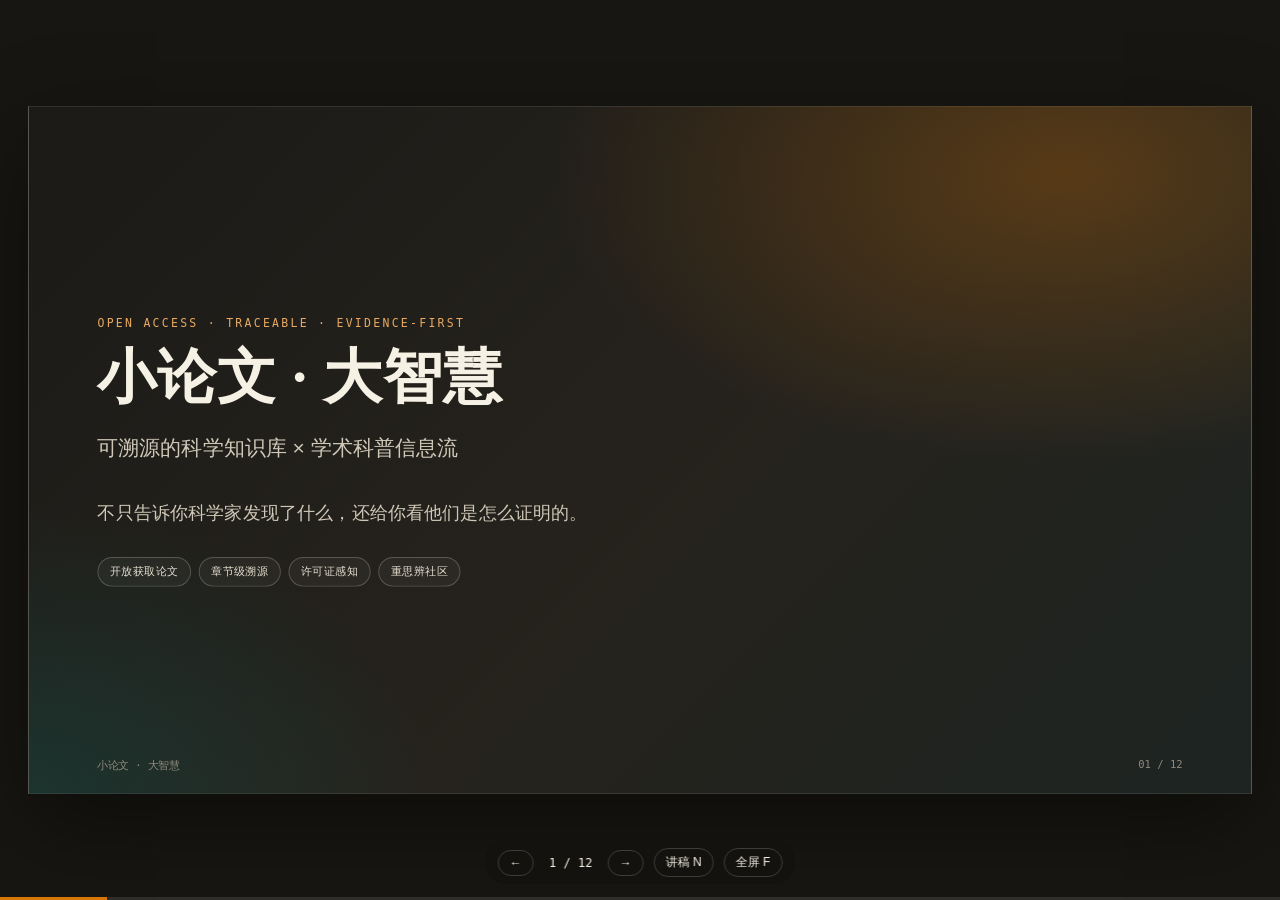
==== slides/index.html @ ed0eacd8 "新增答辩幻灯片、PDF 与逐页大纲 新增 12 页零依赖 HTML 幻灯片与导出 PDF、逐页讲稿大纲；更新发现页与复核页截图，使 59 篇/13 概念与 33 待核对/26 需复核的口径一致；REA" ====
<!DOCTYPE html>
<html lang="zh-CN">
<head>
  <meta charset="UTF-8">
  <meta name="viewport" content="width=device-width, initial-scale=1.0">
  <title>小论文 · 大智慧 — 答辩演示</title>
  <style>
    :root {
      --bg: #f3f0e8;
      --surface: #fffdf8;
      --surface-2: #faf7ef;
      --ink: #1c1a16;
      --ink-2: #3d3932;
      --muted: #6f695f;
      --line: #e3ddd0;
      --accent: #b45309;
      --accent-2: #d97706;
      --green: #166534;
      --blue: #1d4ed8;
      --red: #b91c1c;
      --serif: "Songti SC", "Noto Serif SC", "Source Han Serif SC", Georgia, serif;
      --sans: -apple-system, BlinkMacSystemFont, "PingFang SC", "Hiragino Sans GB", "Microsoft YaHei", sans-serif;
      --mono: "SF Mono", ui-monospace, Menlo, monospace;
    }

    * { box-sizing: border-box; }
    html, body { margin: 0; height: 100%; }
    body {
      background: #171612;
      color: var(--ink);
      font-family: var(--sans);
      overflow: hidden;
      display: grid;
      place-items: center;
    }

    .deck {
      position: relative;
      width: 1280px;
      height: 720px;
      transform-origin: center center;
      background: var(--bg);
      box-shadow: 0 30px 90px rgba(0, 0, 0, .45);
      overflow: hidden;
    }

    .slide {
      position: absolute;
      inset: 0;
      display: none;
      background: var(--bg);
    }
    .slide.active { display: block; }

    .slide-inner {
      width: 100%;
      height: 100%;
      padding: 56px 72px;
      display: flex;
      flex-direction: column;
    }

    .eyebrow {
      margin: 0 0 12px;
      font-family: var(--mono);
      font-size: 12px;
      letter-spacing: .2em;
      text-transform: uppercase;
      color: var(--accent-2);
    }

    h1 { margin: 0; font-family: var(--serif); font-size: 62px; line-height: 1.16; letter-spacing: .01em; }
    h2 { margin: 0 0 18px; font-family: var(--serif); font-size: 40px; line-height: 1.25; }
    h3 { margin: 0 0 6px; font-family: var(--serif); font-size: 22px; }
    p { margin: 0; font-size: 18px; line-height: 1.7; color: var(--ink-2); }
    .muted { color: var(--muted); }
    .accent { color: var(--accent); }

    .footer {
      position: absolute;
      left: 72px; right: 72px; bottom: 22px;
      display: flex; justify-content: space-between;
      font-size: 11px; color: var(--muted); font-family: var(--mono);
    }

    .dark { background: radial-gradient(900px 500px at 85% 10%, rgba(217,119,6,.28), transparent 60%),
                           radial-gradient(700px 500px at 0% 100%, rgba(17,94,89,.32), transparent 60%),
                           linear-gradient(135deg, #1b1a17, #26231d 55%, #1d2422); color: #f6f1e5; }
    .dark h1, .dark h2 { color: #f6f1e5; }
    .dark p { color: #cfc8b8; }
    .dark .eyebrow { color: #e9a963; }
    .dark .footer { color: #8f897c; }

    .cover-inner { justify-content: center; }
    .cover-sub { margin: 18px 0 22px; font-size: 22px; color: #d8d0c0; }
    .cover-line { margin-top: 12px; font-size: 19px; color: #f0b878; font-family: var(--serif); }
    .cover-badges { display: flex; flex-wrap: wrap; gap: 8px; margin-top: 30px; }
    .cover-badges span {
      padding: 6px 12px; border: 1px solid rgba(246,241,229,.22); border-radius: 999px;
      font-size: 12px; color: #e6dfd0; background: rgba(255,255,255,.04);
    }

    .grid-3 { display: grid; grid-template-columns: repeat(3, 1fr); gap: 18px; margin-top: 10px; }
    .card {
      padding: 22px; border-radius: 16px; border: 1px solid var(--line);
      background: var(--surface); box-shadow: 0 4px 16px rgba(28,26,22,.04);
    }
    .card .num { font-family: var(--mono); font-size: 11px; color: var(--accent); letter-spacing: .1em; }
    .card h3 { margin-top: 8px; }
    .card p { font-size: 15px; line-height: 1.65; }

    .layers { display: grid; gap: 12px; margin-top: 8px; }
    .layer {
      display: grid; grid-template-columns: 170px 1fr; gap: 18px; align-items: center;
      padding: 16px 20px; border-radius: 14px; border: 1px solid var(--line);
      background: var(--surface);
    }
    .layer strong { font-family: var(--serif); font-size: 20px; }
    .layer span { font-size: 15px; color: var(--ink-2); }
    .layer:nth-child(1) { border-left: 5px solid var(--accent); }
    .layer:nth-child(2) { border-left: 5px solid var(--accent-2); }
    .layer:nth-child(3) { border-left: 5px solid var(--blue); }
    .layer:nth-child(4) { border-left: 5px solid var(--green); }

    .split { display: grid; grid-template-columns: 0.9fr 1.1fr; gap: 34px; align-items: center; flex: 1; }
    .shot {
      width: 100%; max-height: 520px; object-fit: contain;
      border: 1px solid var(--line); border-radius: 12px; background: #fff;
      box-shadow: 0 14px 40px rgba(28,26,22,.14);
    }
    .bullets { display: grid; gap: 12px; margin-top: 8px; }
    .bullet { display: flex; gap: 10px; font-size: 16px; line-height: 1.6; color: var(--ink-2); }
    .bullet::before { content: "—"; color: var(--accent); flex: 0 0 auto; }
    .tag {
      display: inline-block; margin-bottom: 8px; padding: 3px 10px; border-radius: 999px;
      font-size: 11px; font-weight: 600; background: var(--surface-2); border: 1px solid var(--line); color: var(--ink-2);
    }
    .tag.warn { background: #fbe7e5; color: var(--red); border-color: rgba(185,28,28,.2); }
    .tag.ok { background: #e6f1e7; color: var(--green); border-color: rgba(22,101,52,.2); }
    .tag.info { background: #e7ecfb; color: var(--blue); border-color: rgba(29,78,216,.2); }

    table { width: 100%; border-collapse: collapse; margin-top: 8px; font-size: 15px; }
    th, td { padding: 11px 14px; border-bottom: 1px solid var(--line); text-align: left; }
    th { background: var(--surface-2); color: var(--muted); font-size: 12px; font-weight: 600; }
    td:first-child { font-weight: 600; }
    .yes { color: var(--green); font-weight: 600; }
    .no { color: var(--red); font-weight: 600; }

    .stats { display: grid; grid-template-columns: repeat(4, 1fr); gap: 16px; margin: 18px 0 22px; }
    .stat { padding: 20px; border-radius: 16px; border: 1px solid var(--line); background: var(--surface); }
    .stat strong { display: block; font-family: var(--serif); font-size: 44px; line-height: 1.1; color: var(--accent); }
    .stat span { font-size: 12px; color: var(--muted); }
    .note-line { font-size: 13px; color: var(--muted); line-height: 1.7; }

    .timeline { display: grid; grid-template-columns: repeat(4, 1fr); gap: 14px; margin-top: 14px; }
    .phase { padding: 18px; border-radius: 14px; border: 1px solid var(--line); background: var(--surface); }
    .phase .phase-tag { font-family: var(--mono); font-size: 10px; letter-spacing: .1em; color: var(--accent); }
    .phase h3 { margin: 8px 0 8px; font-size: 19px; }
    .phase p { font-size: 13px; line-height: 1.6; }
    .phase.done { border-top: 4px solid var(--green); }
    .phase.current { border-top: 4px solid var(--accent); }
    .phase.next { border-top: 4px solid var(--line); }

    .closing { justify-content: center; }
    .closing .big { font-family: var(--serif); font-size: 54px; line-height: 1.25; margin: 0 0 20px; color: #f6f1e5; }
    .asks { display: grid; grid-template-columns: repeat(3, 1fr); gap: 14px; margin-top: 30px; }
    .ask { padding: 16px 18px; border-radius: 12px; border: 1px solid rgba(255,255,255,.16); background: rgba(255,255,255,.05); }
    .ask strong { display: block; font-size: 15px; color: #f0b878; margin-bottom: 4px; }
    .ask span { font-size: 12px; color: #cfc8b8; }

    /* HUD */
    .hud {
      position: fixed; left: 50%; bottom: 16px; transform: translateX(-50%);
      display: flex; align-items: center; gap: 10px; z-index: 20;
      padding: 7px 12px; border-radius: 999px;
      background: rgba(20,18,14,.72); color: #f6f1e5; backdrop-filter: blur(8px);
      font-size: 12px;
    }
    .hud button {
      border: 1px solid rgba(255,255,255,.18); background: transparent; color: inherit;
      border-radius: 999px; padding: 5px 11px; cursor: pointer; font: inherit;
    }
    .hud button:hover { background: rgba(255,255,255,.1); }
    .counter { font-family: var(--mono); min-width: 54px; text-align: center; }
    .progress { position: fixed; left: 0; right: 0; bottom: 0; height: 3px; background: rgba(255,255,255,.1); z-index: 20; }
    .progress span { display: block; height: 100%; width: 0; background: var(--accent-2); transition: width .2s ease; }

    .notes-panel {
      position: fixed; right: 18px; bottom: 70px; width: 360px; max-height: 60vh; overflow: auto;
      padding: 16px 18px; border-radius: 12px; z-index: 30;
      background: rgba(255,253,248,.97); color: var(--ink); border: 1px solid var(--line);
      box-shadow: 0 18px 50px rgba(0,0,0,.3); font-size: 13px; line-height: 1.7;
    }
    .notes-panel[hidden] { display: none; }
    .notes-panel h4 { margin: 0 0 6px; font-size: 12px; letter-spacing: .08em; color: var(--accent); }
    .slide .notes { display: none; }

    @media print {
      @page { size: 13.333in 7.5in; margin: 0; }
      html, body { display: block; background: #fff; overflow: visible; height: auto; }
      .deck { width: 13.333in; height: auto; overflow: visible; transform: none !important; box-shadow: none; }
      .slide { position: relative; display: block !important; width: 13.333in; height: 7.5in; page-break-after: always; break-after: page; }
      .slide:last-child { page-break-after: auto; break-after: auto; }
      .hud, .progress, .notes-panel { display: none !important; }
      .slide-inner { padding: 0.58in 0.75in; }
      h1 { font-size: 58px; }
      h2 { font-size: 38px; }
      p { font-size: 17px; }
      .shot { max-height: 5.2in; }
    }
  </style>
</head>
<body>
  <main class="deck" id="deck">
    <!-- 1 封面 -->
    <section class="slide dark active">
      <div class="slide-inner cover-inner">
        <p class="eyebrow">Open Access · Traceable · Evidence-first</p>
        <h1>小论文 · 大智慧</h1>
        <p class="cover-sub">可溯源的科学知识库 × 学术科普信息流</p>
        <p class="cover-line">不只告诉你科学家发现了什么，还给你看他们是怎么证明的。</p>
        <div class="cover-badges">
          <span>开放获取论文</span><span>章节级溯源</span><span>许可证感知</span><span>重思辨社区</span>
        </div>
      </div>
      <aside class="notes">开场：我们每天刷到大量科学结论，却很少看到结论是怎么被证明的。这个项目把开放获取论文变成可溯源的知识库，而不是又一条二手科普。</aside>
      <div class="footer"><span>小论文 · 大智慧</span><span>01 / 12</span></div>
    </section>

    <!-- 2 痛点 -->
    <section class="slide">
      <div class="slide-inner">
        <p class="eyebrow">Problem</p>
        <h2>结论易得，证据难寻</h2>
        <p class="muted" style="margin-bottom:24px">科学传播在三个环节同时断裂。</p>
        <div class="grid-3">
          <div class="card"><span class="num">01 / 大众</span><h3>二手转述</h3><p>依赖媒体与短视频，多层传播后失真；标题党与伪科学更容易获得流量。</p></div>
          <div class="card"><span class="num">02 / 科研新手</span><h3>阅读门槛</h3><p>外文术语、实验设计、统计方法构成壁垒，长期只读摘要与结论。</p></div>
          <div class="card"><span class="num">03 / 工具</span><h3>链路割裂</h3><p>数据库只有原文，短视频缺少论证，AI 工具又只服务专业用户。</p></div>
        </div>
      </div>
      <aside class="notes">三类人、三个断点：大众看不到证据，新手读不懂证据，现有工具不把证据串起来。</aside>
      <div class="footer"><span>问题</span><span>02 / 12</span></div>
    </section>

    <!-- 3 方案 -->
    <section class="slide">
      <div class="slide-inner">
        <p class="eyebrow">Solution</p>
        <h2>用知识库做骨架，用信息流做分发</h2>
        <div class="layers">
          <div class="layer"><strong>知识库层</strong><span>论文卡、概念卡、专题合集、引用与争议关系。</span></div>
          <div class="layer"><strong>解读层</strong><span>双语摘要、论证拆解、简化演示、研究局限提示。</span></div>
          <div class="layer"><strong>信息流层</strong><span>卡片流、学术拼图式推荐、单篇讨论区。</span></div>
          <div class="layer"><strong>思辨层</strong><span>变量控制、适用范围、替代解释等引导问题。</span></div>
        </div>
        <p style="margin-top:22px"><strong>核心原则：</strong>每一条解读都能回到论文的具体章节；每一项能力都受许可证约束。</p>
      </div>
      <aside class="notes">不是再做一个信息流，而是用知识库做骨架、用信息流做分发。每一条内容都能回到论文的具体章节。</aside>
      <div class="footer"><span>方案</span><span>03 / 12</span></div>
    </section>

    <!-- 4 发现页 -->
    <section class="slide">
      <div class="slide-inner">
        <p class="eyebrow">Demo · Discover</p>
        <h2>59 篇可溯源文献，公式与许可证在第一屏</h2>
        <div class="split">
          <div class="bullets">
            <div class="bullet">59 篇文献、13 张概念卡、7 个专题。</div>
            <div class="bullet">诺奖溯源 + AI 必读 Top50 两条策展线。</div>
            <div class="bullet">每张卡片显示期刊、年份、许可证与内容类型标签。</div>
            <div class="bullet">搜索、学科与类型筛选，不只靠推荐。</div>
          </div>
          <img class="shot" src="../docs/assets/preview-discover.jpg" alt="发现页">
        </div>
      </div>
      <aside class="notes">首页不是“猜你喜欢”，而是可筛选、可追溯的论文卡片；公式和许可证都在第一屏。</aside>
      <div class="footer"><span>产品演示 · 发现</span><span>04 / 12</span></div>
    </section>

    <!-- 5 详情 -->
    <section class="slide">
      <div class="slide-inner">
        <p class="eyebrow">Demo · Evidence</p>
        <h2>一篇论文的五段式证据链</h2>
        <div class="split">
          <div>
            <span class="tag info">AI 辅助整理 · 待复核</span>
            <div class="bullets" style="margin-top:14px">
              <div class="bullet">研究假设 → 实验设计 → 核心结论 → 研究局限 → 学界争议。</div>
              <div class="bullet">每段带章节级出处；点击 §3 记录一次“展开证据”。</div>
              <div class="bullet">许可证能力面板逐项显示翻译、音频、改编、商业是否允许。</div>
              <div class="bullet">不冒充人工结论，明确标注待复核。</div>
            </div>
          </div>
          <img class="shot" src="../docs/assets/preview-detail.jpg" alt="论文详情">
        </div>
      </div>
      <aside class="notes">以 ResNet 为例：用户不只看到“残差连接有效”，还能看到作者如何对照实验、承认哪些局限。点击 §3 就记录一次“展开证据”。</aside>
      <div class="footer"><span>产品演示 · 证据链</span><span>05 / 12</span></div>
    </section>

    <!-- 6 许可证 -->
    <section class="slide">
      <div class="slide-inner">
        <p class="eyebrow">Compliance</p>
        <h2>合规不是免责声明，而是进入代码的规则</h2>
        <div class="split">
          <div class="bullets">
            <div class="bullet">CC BY-NC：禁止商业使用，不能进入会员/付费路径。</div>
            <div class="bullet">CC BY-ND：禁止全文翻译、改编与全文音频。</div>
            <div class="bullet">预印本：只做元数据与评论，不做全文翻译。</div>
            <div class="bullet">未知许可证 fail-closed：仅展示元数据。</div>
            <div class="bullet">许可来源、复核状态与审计日志全部留痕。</div>
          </div>
          <img class="shot" src="../docs/assets/preview-unverified.jpg" alt="许可证待核对详情">
        </div>
      </div>
      <aside class="notes">合规不是免责声明，而是进入代码的规则。每个能力逐项判断；没有确认的许可证宁可少做。</aside>
      <div class="footer"><span>许可证</span><span>06 / 12</span></div>
    </section>

    <!-- 7 复核 -->
    <section class="slide">
      <div class="slide-inner">
        <p class="eyebrow">Workflow</p>
        <h2>复核工作台：把法务与编辑变成工作流</h2>
        <div class="split">
          <div class="bullets">
            <div class="bullet">33 篇待核对、26 篇需法务复核、55 篇有受限能力。</div>
            <div class="bullet">选择新许可证 → 立即重算能力 → 写入 review_log。</div>
            <div class="bullet">记录许可证来源、复核历史，支持 CSV 导出。</div>
            <div class="bullet">可选令牌保护，避免复核接口裸奔。</div>
          </div>
          <img class="shot" src="../docs/assets/preview-review.jpg" alt="复核工作台">
        </div>
      </div>
      <aside class="notes">这把“法务/编辑”变成了可运转的工作流，而不是上线前的一次性检查。</aside>
      <div class="footer"><span>复核工作台</span><span>07 / 12</span></div>
    </section>

    <!-- 8 指标 -->
    <section class="slide">
      <div class="slide-inner">
        <p class="eyebrow">Metrics</p>
        <h2>北极星：用户是否真的读到了证据</h2>
        <div class="split">
          <div class="bullets">
            <div class="bullet">6 类匿名事件：打开、读完、展开证据、溯源点击、收藏、评论。</div>
            <div class="bullet">同一周内「读完 + 展开证据 + 一次互动」才算读到达标。</div>
            <div class="bullet">转化漏斗 + 12 周趋势，用于验证而不是自嗨。</div>
            <div class="bullet">匿名、本地，不采集账号与个人信息。</div>
          </div>
          <img class="shot" src="../docs/assets/preview-metrics.jpg" alt="指标看板">
        </div>
      </div>
      <aside class="notes">我们不追求停留时长，而看用户是否真的读到了证据。下一步用这套指标做 5 人测试。</aside>
      <div class="footer"><span>指标</span><span>08 / 12</span></div>
    </section>

    <!-- 9 差异化 -->
    <section class="slide">
      <div class="slide-inner">
        <p class="eyebrow">Differentiation</p>
        <h2>不是又一个 AI 问答，也不是又一个论文库</h2>
        <table>
          <thead><tr><th>维度</th><th>通用 AI 问答</th><th>短视频科普</th><th>学术数据库</th><th>本产品</th></tr></thead>
          <tbody>
            <tr><td>溯源</td><td class="no">弱</td><td class="no">无</td><td>原文</td><td class="yes">章节级出处</td></tr>
            <tr><td>许可证</td><td class="no">不可见</td><td class="no">不考虑</td><td class="no">不适用</td><td class="yes">能力逐项下发</td></tr>
            <tr><td>结构化</td><td>对话式</td><td>故事化</td><td>文献列表</td><td class="yes">论文 × 概念 × 证据</td></tr>
            <tr><td>面向大众</td><td class="yes">是</td><td class="yes">是</td><td class="no">否</td><td class="yes">是</td></tr>
            <tr><td>讨论</td><td>泛化</td><td>评论区</td><td class="no">无</td><td class="yes">单篇论文讨论</td></tr>
          </tbody>
        </table>
      </div>
      <aside class="notes">这一页回答“为什么不是 ChatGPT”：不是聊天，而是以论文为节点、可审计、受许可证约束的知识库。</aside>
      <div class="footer"><span>差异化</span><span>09 / 12</span></div>
    </section>

    <!-- 10 进展 -->
    <section class="slide">
      <div class="slide-inner">
        <p class="eyebrow">Progress</p>
        <h2>已经跑通“文档—数据—API—前端—许可证—复核—指标”</h2>
        <div class="stats">
          <div class="stat"><strong>59</strong><span>篇论文（演示 18 + 本地 Top50 41）</span></div>
          <div class="stat"><strong>21</strong><span>篇结构化解读，全部标注待复核</span></div>
          <div class="stat"><strong>26</strong><span>项自动化测试全部通过</span></div>
          <div class="stat"><strong>33 / 26</strong><span>待核对 / 需法务复核</span></div>
        </div>
        <p class="note-line">零依赖 Node + SQLite 原型；PDF 与本地语料不入仓库；解读为平台整理，非生产级 AI 流水线。</p>
      </div>
      <aside class="notes">59 篇、21 篇解读、26 项测试。需要诚实说明：这是原型，本地语料不公开，AI 解读还没接入生产流水线。</aside>
      <div class="footer"><span>当前进展</span><span>10 / 12</span></div>
    </section>

    <!-- 11 路线图 -->
    <section class="slide">
      <div class="slide-inner">
        <p class="eyebrow">Roadmap</p>
        <h2>下一步用用户测试决定是否进入 M3</h2>
        <div class="timeline">
          <div class="phase done"><span class="phase-tag">M0 · DONE</span><h3>方案与原型</h3><p>产品/技术文档、交互原型、许可证校验器与演示脚本。</p></div>
          <div class="phase done"><span class="phase-tag">M1 · PROTOTYPE</span><h3>最小闭环</h3><p>SQLite 数据层、API、Top50 内容、章节级解读与讨论。</p></div>
          <div class="phase current"><span class="phase-tag">M2 · CURRENT</span><h3>知识库与指标</h3><p>概念卡、复核工作台、事件埋点与北极星看板；待 5 人测试。</p></div>
          <div class="phase next"><span class="phase-tag">M3 · NEXT</span><h3>增长验证</h3><p>创作者投稿、推荐、机构试点、会员内测。</p></div>
        </div>
      </div>
      <aside class="notes">已经跑通闭环；接下来用用户测试决定是否扩张功能，而不是继续堆模块。</aside>
      <div class="footer"><span>路线图</span><span>11 / 12</span></div>
    </section>

    <!-- 12 结语 -->
    <section class="slide dark">
      <div class="slide-inner closing">
        <p class="eyebrow">Closing</p>
        <p class="big">一篇小论文，<br>蕴藏世间大智慧。</p>
        <p style="max-width:760px">我们不追求直接鉴别所有学术造假，而是给普通人一套看懂科学、独立思考的工具，让严谨的科学精神走出实验室，走进大众。</p>
        <div class="asks">
          <div class="ask"><strong>测试用户</strong><span>5–10 名本科生、研究生、科技爱好者</span></div>
          <div class="ask"><strong>法务 / 编辑</strong><span>抽样复核许可证与摘要、解读内容</span></div>
          <div class="ask"><strong>试点场景</strong><span>高校图书馆、中学科学课、科普机构</span></div>
        </div>
      </div>
      <aside class="notes">最后一句：我们不是论文打假平台，而是给普通人一套读懂证据的工具。谢谢。</aside>
      <div class="footer"><span>谢谢 · 本地演示 http://localhost:8123</span><span>12 / 12</span></div>
    </section>
  </main>

  <div class="hud">
    <button id="prev" aria-label="上一页">←</button>
    <span class="counter" id="counter">1 / 12</span>
    <button id="next" aria-label="下一页">→</button>
    <button id="notesToggle" aria-label="切换讲稿">讲稿 N</button>
    <button id="fullscreen" aria-label="全屏">全屏 F</button>
  </div>
  <div class="progress"><span id="bar"></span></div>
  <div class="notes-panel" id="notesPanel" hidden>
    <h4>讲稿</h4>
    <div id="notesText"></div>
  </div>

  <script>
    (() => {
      const deck = document.getElementById("deck");
      const slides = Array.from(document.querySelectorAll(".slide"));
      const counter = document.getElementById("counter");
      const bar = document.getElementById("bar");
      const notesPanel = document.getElementById("notesPanel");
      const notesText = document.getElementById("notesText");
      let index = 0;

      function fitDeck() {
        const scale = Math.min(window.innerWidth / 1340, window.innerHeight / 780, 1);
        deck.style.transform = `scale(${scale})`;
      }

      function render() {
        slides.forEach((slide, i) => slide.classList.toggle("active", i === index));
        counter.textContent = `${index + 1} / ${slides.length}`;
        bar.style.width = `${((index + 1) / slides.length) * 100}%`;
        const notes = slides[index].querySelector(".notes");
        notesText.textContent = notes ? notes.textContent.trim() : "（本页无讲稿）";
        history.replaceState(null, "", `#/${index + 1}`);
      }

      function go(delta) {
        index = Math.min(slides.length - 1, Math.max(0, index + delta));
        render();
      }

      function toggleNotes() {
        notesPanel.hidden = !notesPanel.hidden;
        if (!notesPanel.hidden) render();
      }

      function fullscreen() {
        if (!document.fullscreenElement) document.documentElement.requestFullscreen?.();
        else document.exitFullscreen?.();
      }

      document.getElementById("prev").addEventListener("click", () => go(-1));
      document.getElementById("next").addEventListener("click", () => go(1));
      document.getElementById("notesToggle").addEventListener("click", toggleNotes);
      document.getElementById("fullscreen").addEventListener("click", fullscreen);

      window.addEventListener("keydown", event => {
        if (["ArrowRight", "ArrowDown", "PageDown", " ", "Enter"].includes(event.key)) {
          event.preventDefault(); go(1);
        } else if (["ArrowLeft", "ArrowUp", "PageUp", "Backspace"].includes(event.key)) {
          event.preventDefault(); go(-1);
        } else if (event.key === "n" || event.key === "N") {
          toggleNotes();
        } else if (event.key === "f" || event.key === "F") {
          fullscreen();
        } else if (event.key === "Home") {
          index = 0; render();
        } else if (event.key === "End") {
          index = slides.length - 1; render();
        }
      });

      window.addEventListener("resize", fitDeck);

      const fromHash = Number((location.hash || "").replace("#/", ""));
      if (Number.isInteger(fromHash) && fromHash >= 1 && fromHash <= slides.length) {
        index = fromHash - 1;
      }

      fitDeck();
      render();
    })();
  </script>
</body>
</html>
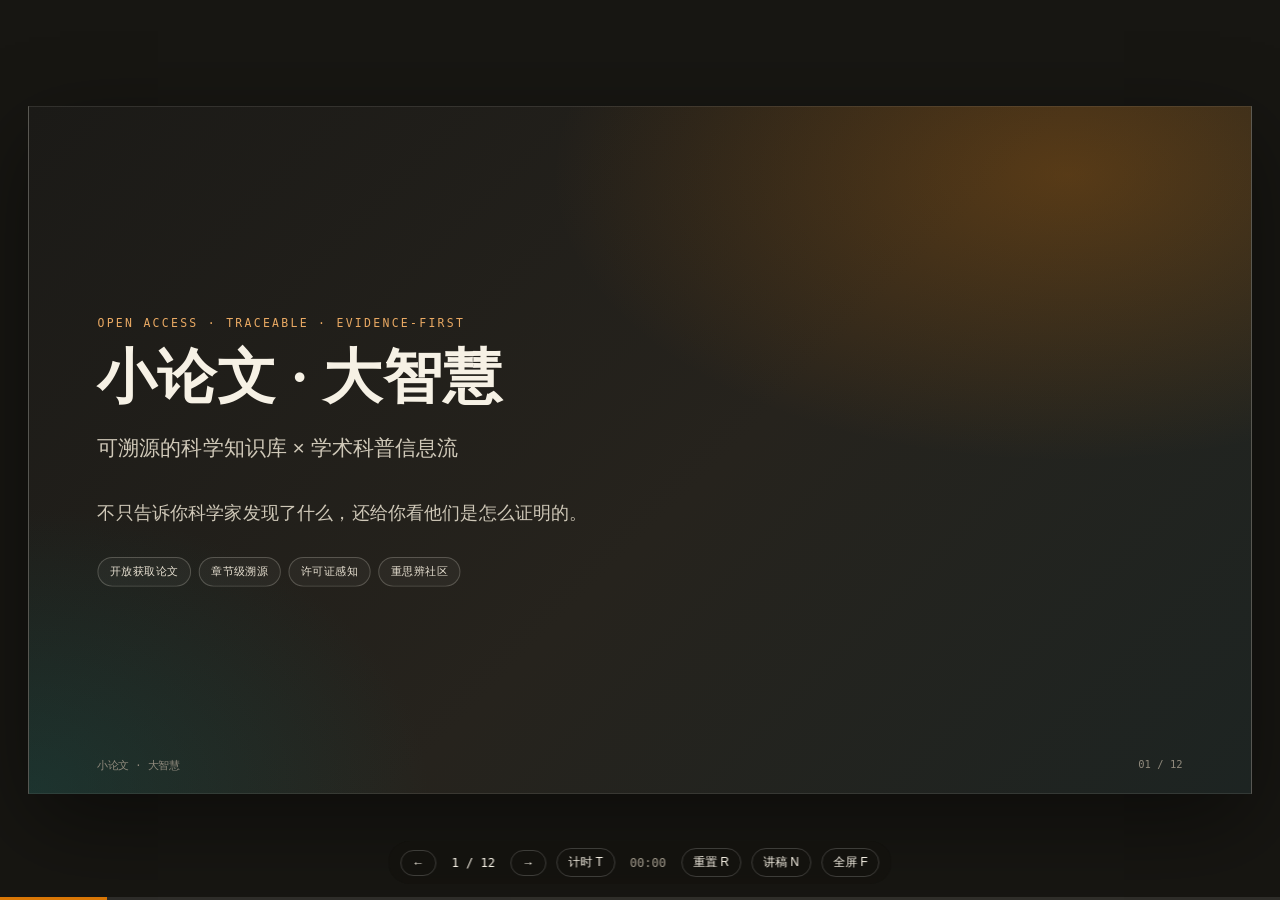
==== commit c5dcbd51: "为答辩幻灯片增加排练计时器 新增 T 开始/暂停、R 重置计时与 8 分钟超时变色；浏览器验证 12 页导航、计时与讲稿面板正常，零 JS 错误。  Co-Authored-By: Claude <n" ====
--- a/slides/index.html
+++ b/slides/index.html
@@ -182,6 +182,9 @@
     }
     .hud button:hover { background: rgba(255,255,255,.1); }
     .counter { font-family: var(--mono); min-width: 54px; text-align: center; }
+    .timer { font-family: var(--mono); min-width: 46px; text-align: center; color: #9f988a; }
+    .timer.running { color: #f0b878; }
+    .timer.over { color: #ff9b86; font-weight: 700; }
     .progress { position: fixed; left: 0; right: 0; bottom: 0; height: 3px; background: rgba(255,255,255,.1); z-index: 20; }
     .progress span { display: block; height: 100%; width: 0; background: var(--accent-2); transition: width .2s ease; }
 
@@ -433,6 +436,9 @@
     <button id="prev" aria-label="上一页">←</button>
     <span class="counter" id="counter">1 / 12</span>
     <button id="next" aria-label="下一页">→</button>
+    <button id="timerToggle" aria-label="开始或暂停计时">计时 T</button>
+    <span class="timer" id="timerDisplay">00:00</span>
+    <button id="timerReset" aria-label="重置计时">重置 R</button>
     <button id="notesToggle" aria-label="切换讲稿">讲稿 N</button>
     <button id="fullscreen" aria-label="全屏">全屏 F</button>
   </div>
@@ -450,7 +456,44 @@
       const bar = document.getElementById("bar");
       const notesPanel = document.getElementById("notesPanel");
       const notesText = document.getElementById("notesText");
+      const timerDisplay = document.getElementById("timerDisplay");
       let index = 0;
+      let timerSeconds = 0;
+      let timerHandle = null;
+
+      function formatTime(total) {
+        const minutes = String(Math.floor(total / 60)).padStart(2, "0");
+        const seconds = String(total % 60).padStart(2, "0");
+        return `${minutes}:${seconds}`;
+      }
+
+      function renderTimer() {
+        timerDisplay.textContent = formatTime(timerSeconds);
+        timerDisplay.classList.toggle("running", Boolean(timerHandle));
+        timerDisplay.classList.toggle("over", timerSeconds > 8 * 60);
+      }
+
+      function toggleTimer() {
+        if (timerHandle) {
+          clearInterval(timerHandle);
+          timerHandle = null;
+        } else {
+          timerHandle = setInterval(() => {
+            timerSeconds += 1;
+            renderTimer();
+          }, 1000);
+        }
+        renderTimer();
+      }
+
+      function resetTimer() {
+        if (timerHandle) {
+          clearInterval(timerHandle);
+          timerHandle = null;
+        }
+        timerSeconds = 0;
+        renderTimer();
+      }
 
       function fitDeck() {
         const scale = Math.min(window.innerWidth / 1340, window.innerHeight / 780, 1);
@@ -483,6 +526,8 @@
 
       document.getElementById("prev").addEventListener("click", () => go(-1));
       document.getElementById("next").addEventListener("click", () => go(1));
+      document.getElementById("timerToggle").addEventListener("click", toggleTimer);
+      document.getElementById("timerReset").addEventListener("click", resetTimer);
       document.getElementById("notesToggle").addEventListener("click", toggleNotes);
       document.getElementById("fullscreen").addEventListener("click", fullscreen);
 
@@ -493,6 +538,10 @@
           event.preventDefault(); go(-1);
         } else if (event.key === "n" || event.key === "N") {
           toggleNotes();
+        } else if (event.key === "t" || event.key === "T") {
+          toggleTimer();
+        } else if (event.key === "r" || event.key === "R") {
+          resetTimer();
         } else if (event.key === "f" || event.key === "F") {
           fullscreen();
         } else if (event.key === "Home") {
@@ -511,6 +560,7 @@
 
       fitDeck();
       render();
+      renderTimer();
     })();
   </script>
 </body>
